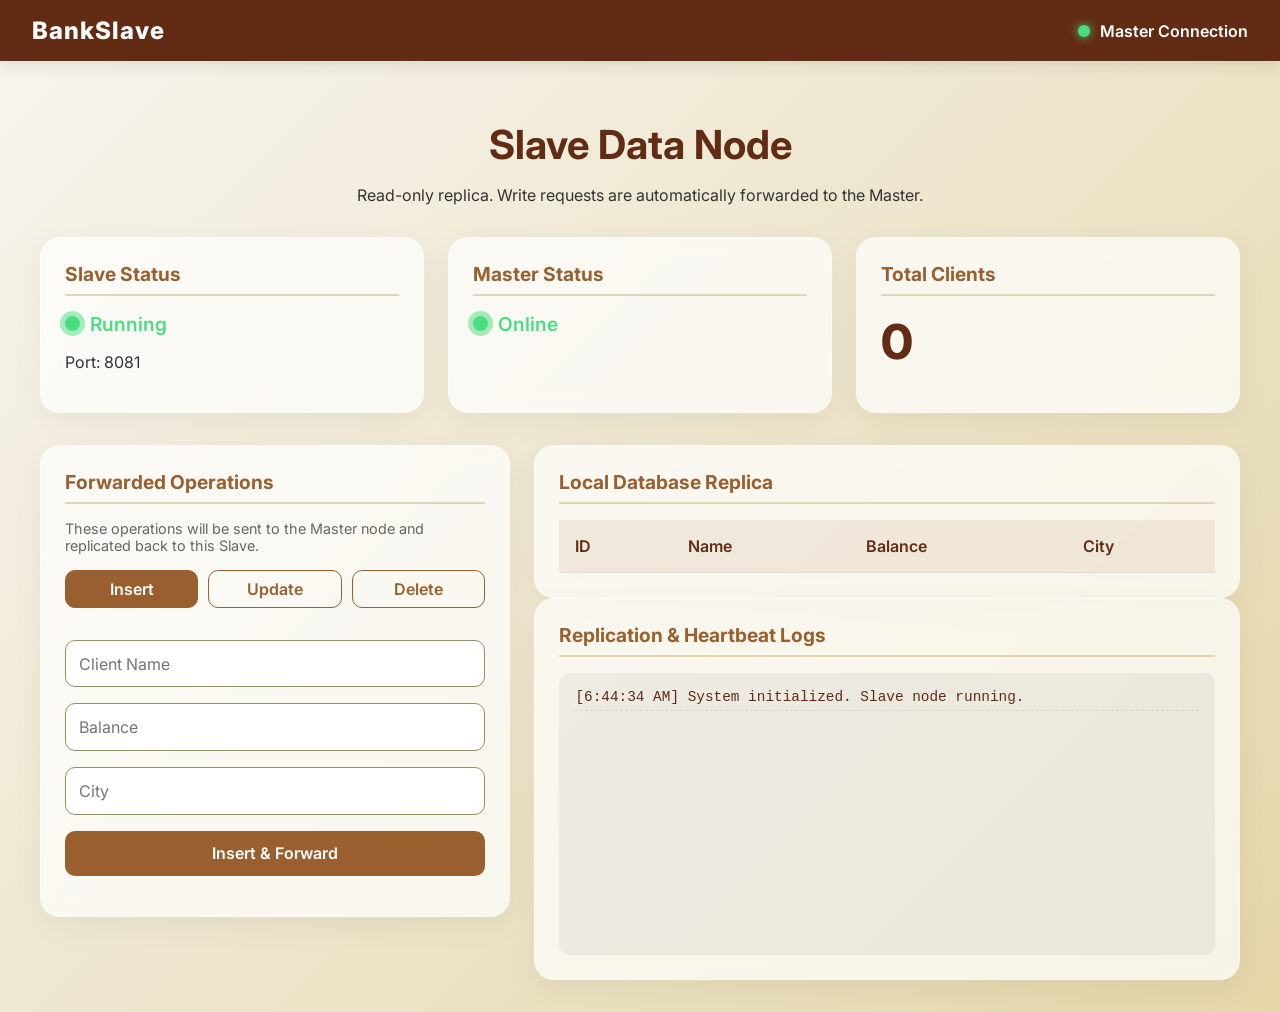
==== slave-system/frontend/index.html @ b882233d "The Frist Version of the project Lash" ====
<!DOCTYPE html>
<html lang="en">
<head>
    <meta charset="UTF-8">
    <meta name="viewport" content="width=device-width, initial-scale=1.0">
    <title>Slave Node - Distributed Bank</title>
    <link rel="stylesheet" href="style.css">
    <link href="https://fonts.googleapis.com/css2?family=Inter:wght@300;400;600;800&display=swap" rel="stylesheet">
</head>
<body>
    <nav class="navbar">
        <div class="logo">BankSlave</div>
        <div class="nav-status">
            <span class="indicator active" id="master-indicator"></span>
            Master Connection
        </div>
    </nav>

    <div class="container">
        <!-- Dashboard Header -->
        <div class="header">
            <h1>Slave Data Node</h1>
            <p>Read-only replica. Write requests are automatically forwarded to the Master.</p>
        </div>

        <!-- Node Status Cards -->
        <div class="grid cards">
            <div class="card glass">
                <h3>Slave Status</h3>
                <div class="status-indicator">
                    <div class="pulse-ring"></div>
                    <span>Running</span>
                </div>
                <p class="stat">Port: 8081</p>
            </div>
            <div class="card glass">
                <h3>Master Status</h3>
                <div class="status-indicator" id="master-status-text">
                    <div class="pulse-ring" id="master-pulse"></div>
                    <span id="master-text">Online</span>
                </div>
            </div>
            <div class="card glass">
                <h3>Total Clients</h3>
                <div class="stat-number" id="client-count">0</div>
            </div>
        </div>

        <div class="grid main-content">
            <!-- Left Column: Operations -->
            <div class="col left">
                <!-- Database Operations (Forwarded) -->
                <div class="card glass form-card">
                    <h3>Forwarded Operations</h3>
                    <p style="font-size: 0.9rem; margin-bottom: 1rem; color: #666;">These operations will be sent to the Master node and replicated back to this Slave.</p>
                    <div class="tabs">
                        <button class="tab active" onclick="switchTab('insert')">Insert</button>
                        <button class="tab" onclick="switchTab('update')">Update</button>
                        <button class="tab" onclick="switchTab('delete')">Delete</button>
                    </div>

                    <div id="tab-insert" class="tab-content active">
                        <input type="text" id="ins-name" placeholder="Client Name">
                        <input type="number" id="ins-balance" placeholder="Balance">
                        <input type="text" id="ins-city" placeholder="City">
                        <button onclick="insertClient()">Insert & Forward</button>
                    </div>

                    <div id="tab-update" class="tab-content">
                        <input type="number" id="upd-id" placeholder="Client ID">
                        <input type="text" id="upd-name" placeholder="New Name">
                        <input type="number" id="upd-balance" placeholder="New Balance">
                        <input type="text" id="upd-city" placeholder="New City">
                        <button onclick="updateClient()">Update & Forward</button>
                    </div>

                    <div id="tab-delete" class="tab-content">
                        <input type="number" id="del-id" placeholder="Client ID">
                        <button onclick="deleteClient()" class="btn-danger">Delete & Forward</button>
                    </div>
                </div>
            </div>

            <!-- Right Column: Data View -->
            <div class="col right">
                <div class="card glass table-card">
                    <h3>Local Database Replica</h3>
                    <div class="table-container">
                        <table id="clients-table">
                            <thead>
                                <tr>
                                    <th>ID</th>
                                    <th>Name</th>
                                    <th>Balance</th>
                                    <th>City</th>
                                </tr>
                            </thead>
                            <tbody>
                                <!-- Dynamic -->
                            </tbody>
                        </table>
                    </div>
                </div>

                <!-- Replication Logs -->
                <div class="card glass log-card">
                    <h3>Replication & Heartbeat Logs</h3>
                    <div id="logs" class="logs-container">
                        <!-- Dynamic Logs -->
                    </div>
                </div>
            </div>
        </div>
    </div>

    <script src="app.js"></script>
</body>
</html>
---- slave-system/frontend/style.css ----
:root {
    --primary-dark: #622B14;
    --primary-med: #995F2F;
    --primary-light: #978F66;
    --primary-acc: #E4D6A9;
    --bg-color: #f7f5f0;
    --text-color: #333;
    --card-bg: rgba(255, 255, 255, 0.7);
    --glass-border: rgba(255, 255, 255, 0.4);
}

body {
    margin: 0;
    padding: 0;
    font-family: 'Inter', sans-serif;
    background: linear-gradient(135deg, var(--bg-color), var(--primary-acc));
    color: var(--text-color);
    min-height: 100vh;
}

.navbar {
    background: var(--primary-dark);
    color: white;
    padding: 1rem 2rem;
    display: flex;
    justify-content: space-between;
    align-items: center;
    box-shadow: 0 4px 15px rgba(0,0,0,0.1);
}

.logo {
    font-weight: 800;
    font-size: 1.5rem;
    letter-spacing: 1px;
}

.nav-status {
    display: flex;
    align-items: center;
    gap: 10px;
    font-weight: 600;
}

.indicator {
    width: 12px;
    height: 12px;
    border-radius: 50%;
    background: #4ade80;
    box-shadow: 0 0 10px #4ade80;
}

.indicator.danger {
    background: #ef4444;
    box-shadow: 0 0 10px #ef4444;
}

.container {
    max-width: 1200px;
    margin: 0 auto;
    padding: 2rem;
}

.header {
    margin-bottom: 2rem;
    text-align: center;
}

.header h1 {
    color: var(--primary-dark);
    font-size: 2.5rem;
    margin-bottom: 0.5rem;
}

.grid {
    display: grid;
    gap: 1.5rem;
}

.cards {
    grid-template-columns: repeat(auto-fit, minmax(250px, 1fr));
    margin-bottom: 2rem;
}

.main-content {
    grid-template-columns: 1fr 1.5fr;
}

@media (max-width: 768px) {
    .main-content {
        grid-template-columns: 1fr;
    }
}

.glass {
    background: var(--card-bg);
    backdrop-filter: blur(10px);
    -webkit-backdrop-filter: blur(10px);
    border: 1px solid var(--glass-border);
    border-radius: 20px;
    padding: 1.5rem;
    box-shadow: 0 8px 32px rgba(0,0,0,0.05);
    transition: transform 0.3s ease, box-shadow 0.3s ease;
}

.glass:hover {
    transform: translateY(-5px);
    box-shadow: 0 12px 40px rgba(98, 43, 20, 0.15);
}

h3 {
    margin-top: 0;
    color: var(--primary-med);
    font-size: 1.2rem;
    border-bottom: 2px solid var(--primary-acc);
    padding-bottom: 0.5rem;
    margin-bottom: 1rem;
}

.stat-number {
    font-size: 3rem;
    font-weight: 800;
    color: var(--primary-dark);
}

.status-indicator {
    display: flex;
    align-items: center;
    gap: 10px;
    font-size: 1.2rem;
    font-weight: 600;
    color: #4ade80;
    margin-top: 1rem;
}

.status-indicator.down {
    color: #ef4444;
}

.pulse-ring {
    width: 15px;
    height: 15px;
    background: #4ade80;
    border-radius: 50%;
    position: relative;
}
.pulse-ring::before {
    content: '';
    position: absolute;
    left: -5px;
    top: -5px;
    width: 25px;
    height: 25px;
    background: #4ade80;
    border-radius: 50%;
    animation: pulse 1.5s infinite ease-out;
    opacity: 0.5;
}

.pulse-ring.danger { background: #ef4444; }
.pulse-ring.danger::before { background: #ef4444; }

@keyframes pulse {
    0% { transform: scale(0.5); opacity: 0.8; }
    100% { transform: scale(1.5); opacity: 0; }
}

input, button {
    width: 100%;
    padding: 0.8rem;
    margin-bottom: 1rem;
    border: 1px solid var(--primary-light);
    border-radius: 10px;
    font-family: 'Inter', sans-serif;
    box-sizing: border-box;
    font-size: 1rem;
}

input:focus {
    outline: none;
    border-color: var(--primary-med);
    box-shadow: 0 0 0 2px rgba(153, 95, 47, 0.2);
}

button {
    background: var(--primary-med);
    color: white;
    font-weight: 600;
    border: none;
    cursor: pointer;
    transition: background 0.3s ease;
}

button:hover {
    background: var(--primary-dark);
}

.btn-danger {
    background: #ef4444;
}
.btn-danger:hover {
    background: #dc2626;
}

.input-group {
    display: flex;
    gap: 10px;
}
.input-group input { margin-bottom: 0; }
.input-group button { width: auto; margin-bottom: 0; }

.tabs {
    display: flex;
    gap: 10px;
    margin-bottom: 1rem;
}
.tab {
    background: transparent;
    color: var(--primary-med);
    border: 1px solid var(--primary-med);
    padding: 0.5rem;
}
.tab.active {
    background: var(--primary-med);
    color: white;
}

.tab-content { display: none; }
.tab-content.active { display: block; }

.table-container {
    overflow-x: auto;
}

table {
    width: 100%;
    border-collapse: collapse;
}

th, td {
    padding: 1rem;
    text-align: left;
    border-bottom: 1px solid rgba(0,0,0,0.1);
}

th {
    background: rgba(153, 95, 47, 0.1);
    color: var(--primary-dark);
    font-weight: 600;
}

.logs-container {
    height: 250px;
    overflow-y: auto;
    background: rgba(0,0,0,0.05);
    padding: 1rem;
    border-radius: 10px;
    font-family: monospace;
    font-size: 0.9rem;
}

.log-entry {
    margin-bottom: 8px;
    border-bottom: 1px dashed rgba(0,0,0,0.1);
    padding-bottom: 5px;
    color: var(--primary-dark);
}

.slave-list {
    list-style: none;
    padding: 0;
    margin-top: 10px;
}
.slave-list li {
    padding: 5px 0;
    font-weight: 500;
    display: flex;
    align-items: center;
    gap: 8px;
}

.result-msg {
    margin-top: 10px;
    font-weight: 600;
    color: var(--primary-dark);
}
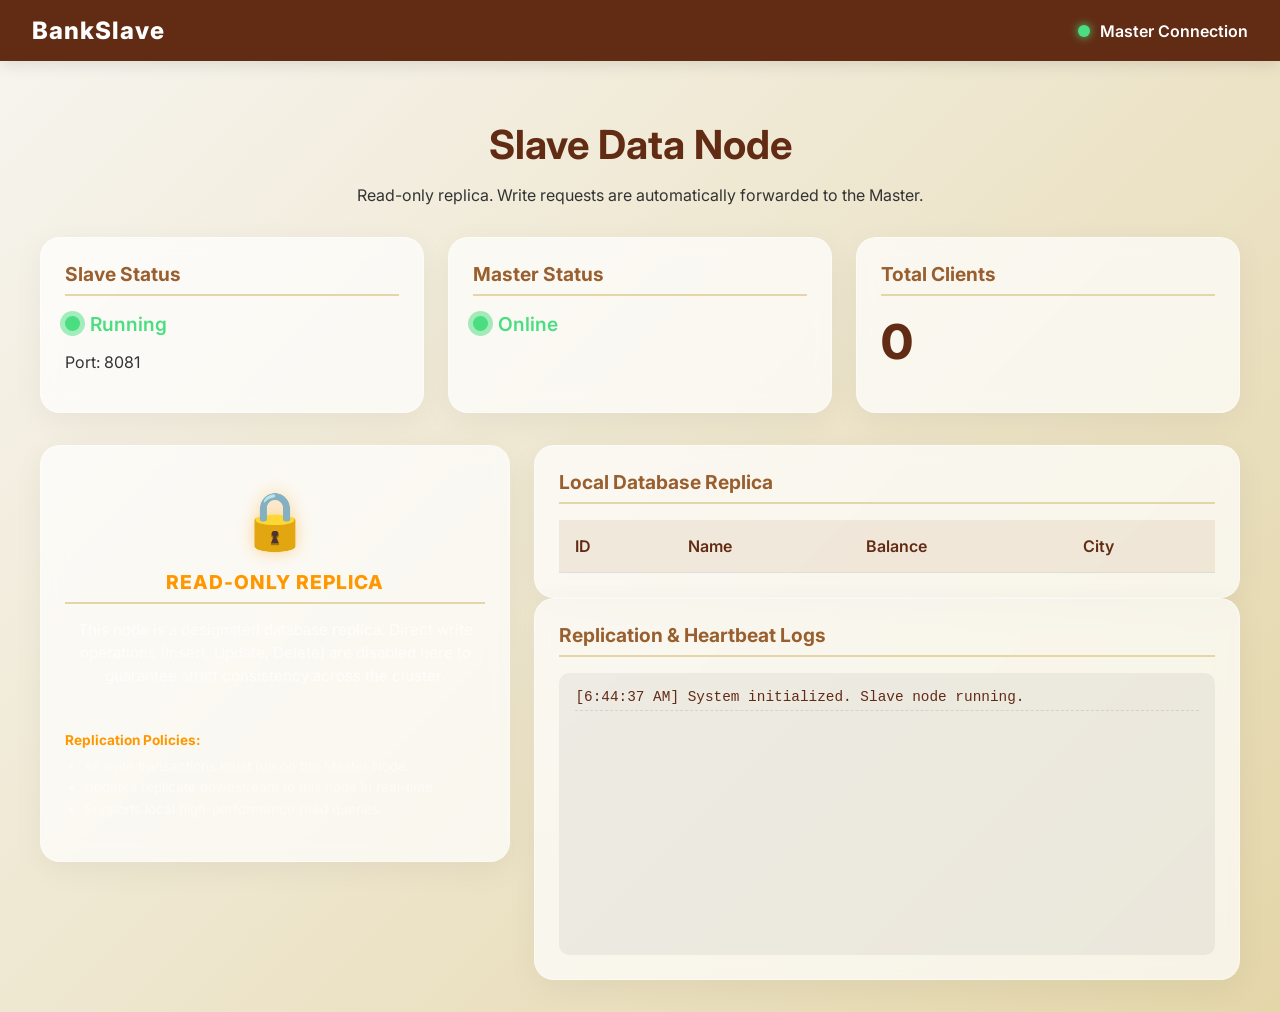
==== commit 8aa71cc7: "(update): make some update in the slave and master and correct some logic and make some restriction " ====
--- a/slave-system/frontend/index.html
+++ b/slave-system/frontend/index.html
@@ -47,36 +47,21 @@
         </div>
 
         <div class="grid main-content">
-            <!-- Left Column: Operations -->
+            <!-- Left Column: Read-Only Replica Info -->
             <div class="col left">
-                <!-- Database Operations (Forwarded) -->
-                <div class="card glass form-card">
-                    <h3>Forwarded Operations</h3>
-                    <p style="font-size: 0.9rem; margin-bottom: 1rem; color: #666;">These operations will be sent to the Master node and replicated back to this Slave.</p>
-                    <div class="tabs">
-                        <button class="tab active" onclick="switchTab('insert')">Insert</button>
-                        <button class="tab" onclick="switchTab('update')">Update</button>
-                        <button class="tab" onclick="switchTab('delete')">Delete</button>
-                    </div>
-
-                    <div id="tab-insert" class="tab-content active">
-                        <input type="text" id="ins-name" placeholder="Client Name">
-                        <input type="number" id="ins-balance" placeholder="Balance">
-                        <input type="text" id="ins-city" placeholder="City">
-                        <button onclick="insertClient()">Insert & Forward</button>
-                    </div>
-
-                    <div id="tab-update" class="tab-content">
-                        <input type="number" id="upd-id" placeholder="Client ID">
-                        <input type="text" id="upd-name" placeholder="New Name">
-                        <input type="number" id="upd-balance" placeholder="New Balance">
-                        <input type="text" id="upd-city" placeholder="New City">
-                        <button onclick="updateClient()">Update & Forward</button>
-                    </div>
-
-                    <div id="tab-delete" class="tab-content">
-                        <input type="number" id="del-id" placeholder="Client ID">
-                        <button onclick="deleteClient()" class="btn-danger">Delete & Forward</button>
+                <div class="card glass info-card" style="padding: 2.5rem 1.5rem; text-align: center;">
+                    <div class="lock-icon" style="font-size: 3.5rem; margin-bottom: 1rem; color: #ff9800; filter: drop-shadow(0 0 8px rgba(255, 152, 0, 0.4));">🔒</div>
+                    <h3 style="color: #ff9800; margin-bottom: 0.5rem; font-weight: 800; letter-spacing: 1px;">READ-ONLY REPLICA</h3>
+                    <p style="font-size: 0.95rem; line-height: 1.5; color: rgba(255, 255, 255, 0.7); margin-bottom: 1.5rem;">
+                        This node is a designated database replica. Direct write operations (Insert, Update, Delete) are disabled here to guarantee strict consistency across the cluster.
+                    </p>
+                    <div style="border-top: 1px solid rgba(255, 255, 255, 0.1); padding-top: 1.2rem; text-align: left; font-size: 0.85rem; color: rgba(255, 255, 255, 0.5);">
+                        <strong style="color: #ff9800; display: block; margin-bottom: 0.5rem;">Replication Policies:</strong>
+                        <ul style="margin: 0; padding-left: 1.2rem; list-style-type: square; line-height: 1.6;">
+                            <li>All write transactions must run on the Master Node.</li>
+                            <li>Updates replicate downstream to this node in real-time.</li>
+                            <li>Supports local high-performance read queries.</li>
+                        </ul>
                     </div>
                 </div>
             </div>
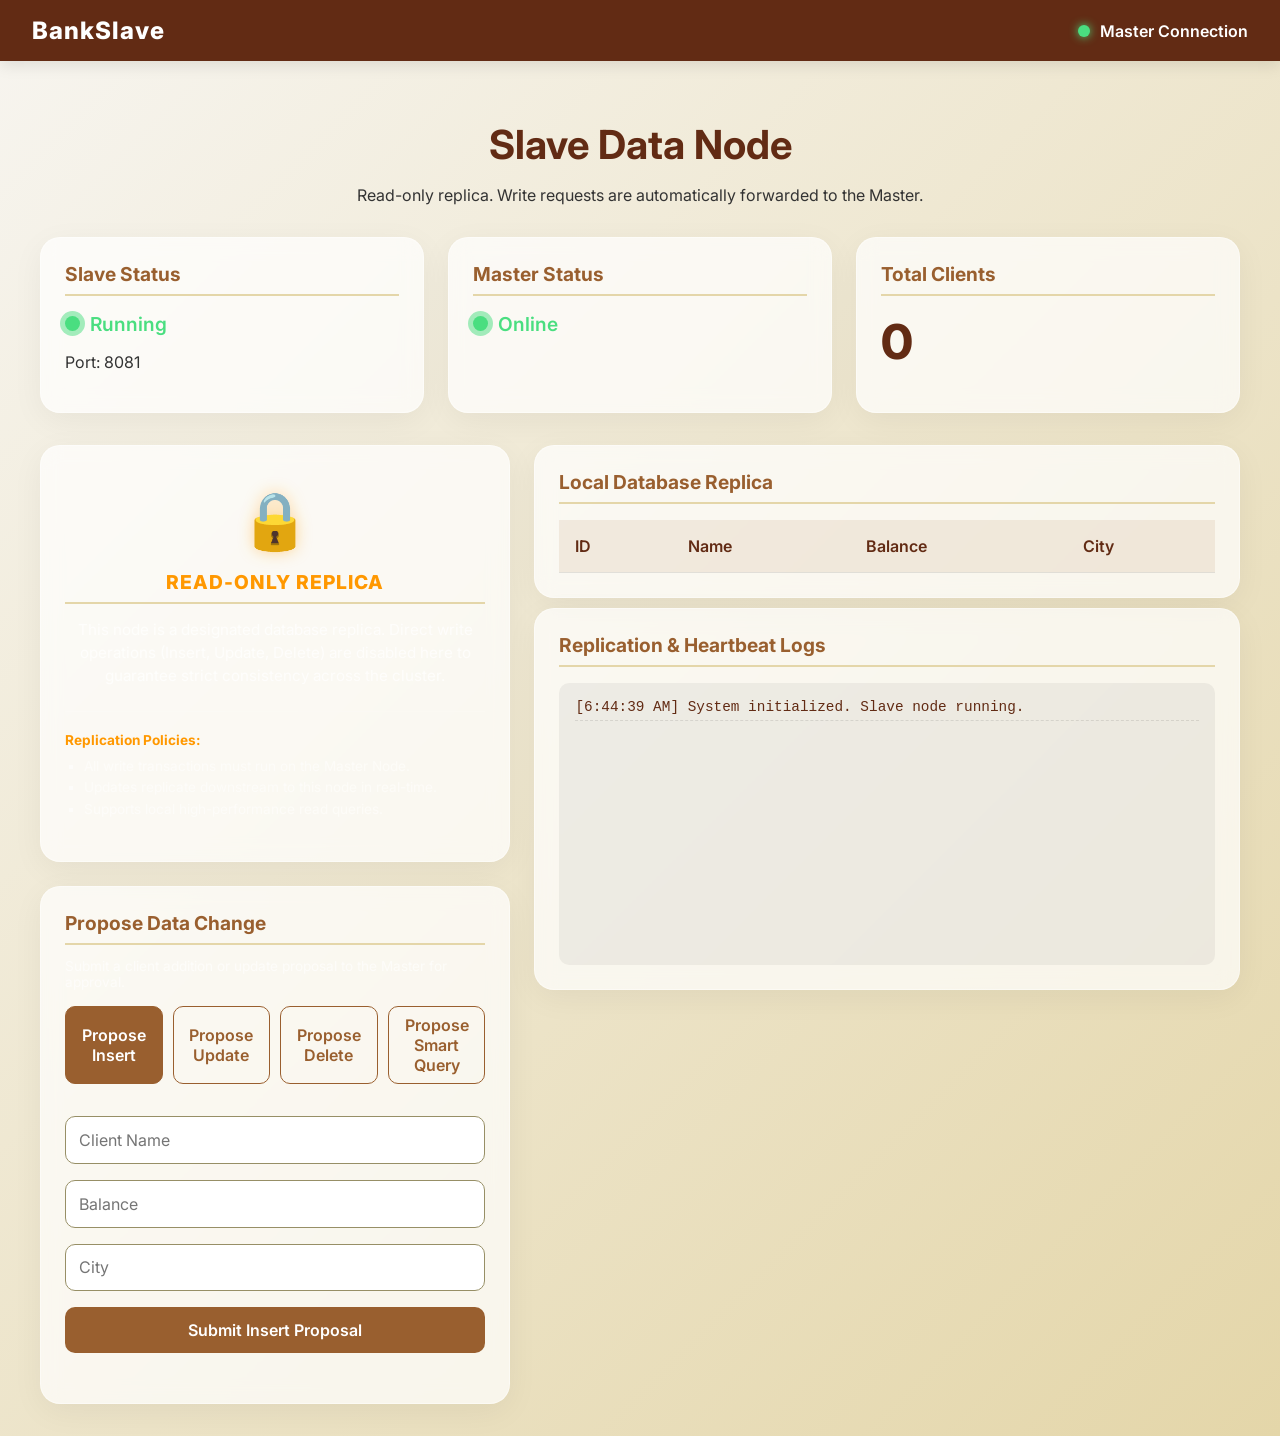
==== commit 442cae40: "(mod):modify the main features and update some logic by lash" ====
--- a/slave-system/frontend/index.html
+++ b/slave-system/frontend/index.html
@@ -47,15 +47,15 @@
         </div>
 
         <div class="grid main-content">
-            <!-- Left Column: Read-Only Replica Info -->
+            <!-- Left Column: Read-Only Replica Info & Propose Change -->
             <div class="col left">
                 <div class="card glass info-card" style="padding: 2.5rem 1.5rem; text-align: center;">
-                    <div class="lock-icon" style="font-size: 3.5rem; margin-bottom: 1rem; color: #ff9800; filter: drop-shadow(0 0 8px rgba(255, 152, 0, 0.4));">🔒</div>
-                    <h3 style="color: #ff9800; margin-bottom: 0.5rem; font-weight: 800; letter-spacing: 1px;">READ-ONLY REPLICA</h3>
-                    <p style="font-size: 0.95rem; line-height: 1.5; color: rgba(255, 255, 255, 0.7); margin-bottom: 1.5rem;">
+                    <div id="replica-icon" style="font-size: 3.5rem; margin-bottom: 1rem; color: #ff9800; filter: drop-shadow(0 0 8px rgba(255, 152, 0, 0.4));">🔒</div>
+                    <h3 id="replica-title" style="color: #ff9800; margin-bottom: 0.5rem; font-weight: 800; letter-spacing: 1px;">READ-ONLY REPLICA</h3>
+                    <p id="replica-desc" style="font-size: 0.95rem; line-height: 1.5; color: rgba(255, 255, 255, 0.7); margin-bottom: 1.5rem;">
                         This node is a designated database replica. Direct write operations (Insert, Update, Delete) are disabled here to guarantee strict consistency across the cluster.
                     </p>
-                    <div style="border-top: 1px solid rgba(255, 255, 255, 0.1); padding-top: 1.2rem; text-align: left; font-size: 0.85rem; color: rgba(255, 255, 255, 0.5);">
+                    <div id="replica-policies" style="border-top: 1px solid rgba(255, 255, 255, 0.1); padding-top: 1.2rem; text-align: left; font-size: 0.85rem; color: rgba(255, 255, 255, 0.5);">
                         <strong style="color: #ff9800; display: block; margin-bottom: 0.5rem;">Replication Policies:</strong>
                         <ul style="margin: 0; padding-left: 1.2rem; list-style-type: square; line-height: 1.6;">
                             <li>All write transactions must run on the Master Node.</li>
@@ -63,6 +63,60 @@
                             <li>Supports local high-performance read queries.</li>
                         </ul>
                     </div>
+                </div>
+
+                <!-- Pending Change Requests (Only visible when promoted to Master!) -->
+                <div class="card glass" id="temp-master-requests-card" style="margin-top: 1.5rem; display: none;">
+                    <h3 style="color: #facc15; margin-bottom: 0.5rem; border-bottom: 2px solid #facc15; padding-bottom: 0.5rem;">Pending Proposals Queue</h3>
+                    <p style="font-size: 0.8rem; color: rgba(255, 255, 255, 0.6); margin-bottom: 1rem;">
+                        Review change proposals submitted by other Slaves in the replica network.
+                    </p>
+                    <div id="temp-master-requests-list" style="display: flex; flex-direction: column; gap: 10px; max-height: 250px; overflow-y: auto;">
+                        <p style="font-size: 0.85rem; color: rgba(255, 255, 255, 0.4); text-align: center;">No pending proposals.</p>
+                    </div>
+                </div>
+
+                <!-- Write Request Form -->
+                <div class="card glass form-card" style="margin-top: 1.5rem;">
+                    <h3 id="form-card-title" style="color: var(--primary-med); margin-bottom: 0.5rem; border-bottom: 2px solid var(--primary-acc); padding-bottom: 0.5rem;">Propose Data Change</h3>
+                    <p id="form-card-desc" style="font-size: 0.85rem; color: rgba(255, 255, 255, 0.6); margin-bottom: 1rem;">
+                        Submit a client addition or update proposal to the Master for approval.
+                    </p>
+                    <div class="tabs" style="margin-bottom: 1rem;">
+                        <button class="tab active" id="btn-tab-req-insert" onclick="switchRequestTab('insert')">Propose Insert</button>
+                        <button class="tab" id="btn-tab-req-update" onclick="switchRequestTab('update')">Propose Update</button>
+                        <button class="tab" id="btn-tab-req-delete" onclick="switchRequestTab('delete')">Propose Delete</button>
+                        <button class="tab" id="btn-tab-req-smart" onclick="switchRequestTab('smart')">Propose Smart Query</button>
+                    </div>
+
+                    <div id="tab-req-insert" class="tab-content active">
+                        <input type="text" id="req-ins-name" placeholder="Client Name">
+                        <input type="number" id="req-ins-balance" placeholder="Balance">
+                        <input type="text" id="req-ins-city" placeholder="City">
+                        <button id="btn-submit-insert" onclick="submitChangeRequest('insert')">Submit Insert Proposal</button>
+                    </div>
+
+                    <div id="tab-req-update" class="tab-content" style="display: none;">
+                        <input type="number" id="req-upd-id" placeholder="Client ID">
+                        <input type="text" id="req-upd-name" placeholder="New Name">
+                        <input type="number" id="req-upd-balance" placeholder="New Balance">
+                        <input type="text" id="req-upd-city" placeholder="New City">
+                        <button id="btn-submit-update" onclick="submitChangeRequest('update')">Submit Update Proposal</button>
+                    </div>
+
+                    <div id="tab-req-delete" class="tab-content" style="display: none;">
+                        <input type="number" id="req-del-id" placeholder="Client ID to Delete">
+                        <button id="btn-submit-delete" onclick="submitChangeRequest('delete')">Submit Delete Proposal</button>
+                    </div>
+
+                    <div id="tab-req-smart" class="tab-content" style="display: none;">
+                        <p style="font-size: 0.8rem; color: #ff9800; margin-bottom: 8px;">
+                            💡 Examples: "withdraw 500 from client 7", "deposit 300 to client 2", "delete client 5"
+                        </p>
+                        <input type="text" id="req-smart-input" placeholder="Type smart query (e.g. deposit 300 to client 2)">
+                        <button id="btn-submit-smart" onclick="submitChangeRequest('smart_query')">Submit Smart Query Proposal</button>
+                    </div>
+                    <div id="req-result-msg" style="margin-top: 10px; font-weight: 600; font-size: 0.9rem; color: #ff9800;"></div>
                 </div>
             </div>
 
@@ -88,7 +142,7 @@
                 </div>
 
                 <!-- Replication Logs -->
-                <div class="card glass log-card">
+                <div class="card glass log-card" style="margin-top: 10px;">
                     <h3>Replication & Heartbeat Logs</h3>
                     <div id="logs" class="logs-container">
                         <!-- Dynamic Logs -->
